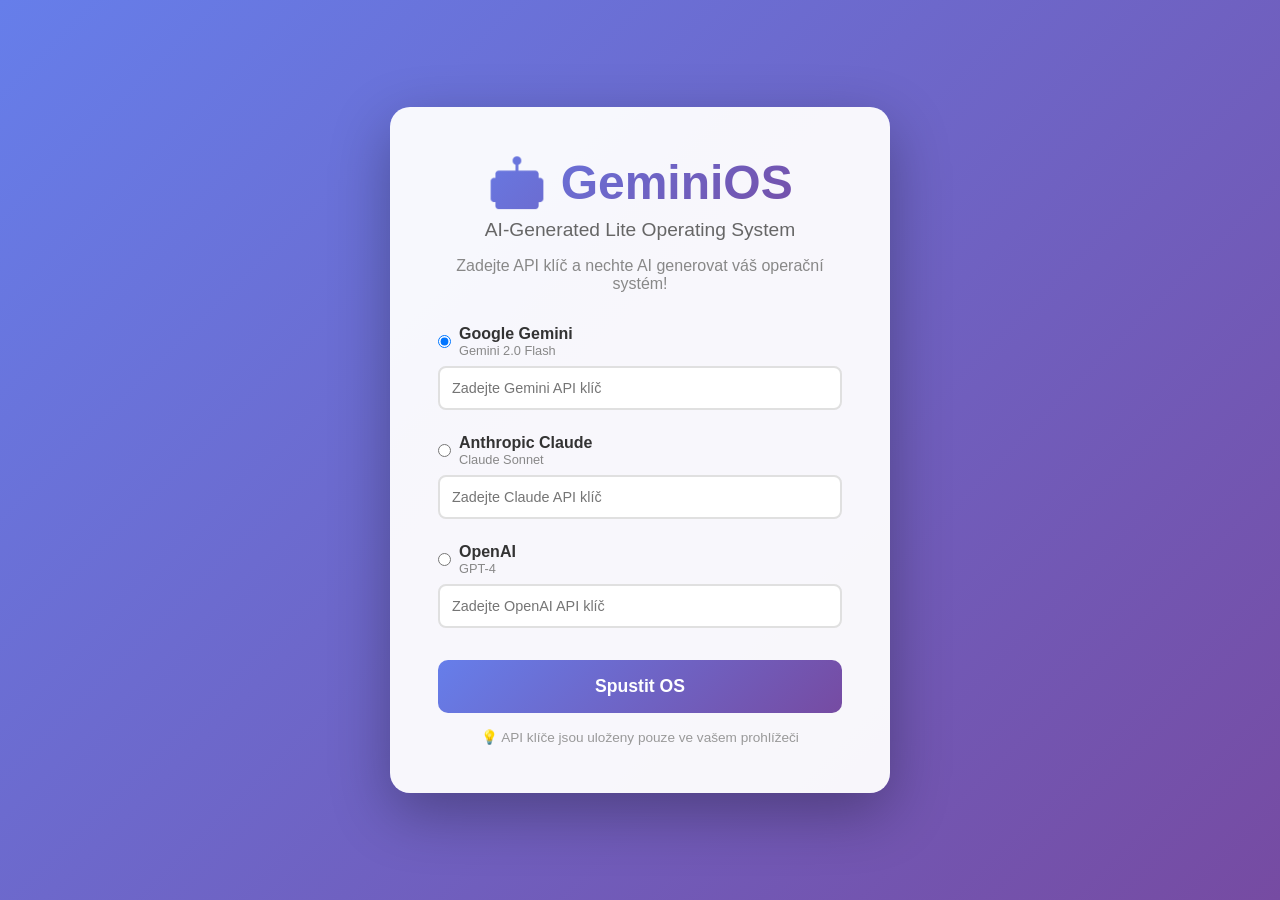
==== index.html @ c952b31f "Implementace GeminiOS - AI-Generated Lite Operating System Vytvořen kompletní lite OS inspirovaný Ge" ====
<!DOCTYPE html>
<html lang="cs">
<head>
    <meta charset="UTF-8">
    <meta name="viewport" content="width=device-width, initial-scale=1.0">
    <title>GeminiOS - AI Generated Lite OS</title>
    <link rel="stylesheet" href="style.css">
</head>
<body>
    <!-- Welcome Screen / API Setup -->
    <div id="welcome-screen" class="welcome-screen">
        <div class="welcome-content">
            <h1>🤖 GeminiOS</h1>
            <p class="subtitle">AI-Generated Lite Operating System</p>
            <p class="description">Zadejte API klíč a nechte AI generovat váš operační systém!</p>

            <div class="api-setup">
                <div class="api-option">
                    <label>
                        <input type="radio" name="ai-provider" value="gemini" checked>
                        <span class="provider-label">
                            <strong>Google Gemini</strong>
                            <small>Gemini 2.0 Flash</small>
                        </span>
                    </label>
                    <input type="text" id="gemini-key" class="api-input" placeholder="Zadejte Gemini API klíč">
                </div>

                <div class="api-option">
                    <label>
                        <input type="radio" name="ai-provider" value="claude">
                        <span class="provider-label">
                            <strong>Anthropic Claude</strong>
                            <small>Claude Sonnet</small>
                        </span>
                    </label>
                    <input type="text" id="claude-key" class="api-input" placeholder="Zadejte Claude API klíč">
                </div>

                <div class="api-option">
                    <label>
                        <input type="radio" name="ai-provider" value="openai">
                        <span class="provider-label">
                            <strong>OpenAI</strong>
                            <small>GPT-4</small>
                        </span>
                    </label>
                    <input type="text" id="openai-key" class="api-input" placeholder="Zadejte OpenAI API klíč">
                </div>
            </div>

            <button id="start-os" class="start-button">Spustit OS</button>
            <p class="hint">💡 API klíče jsou uloženy pouze ve vašem prohlížeči</p>
        </div>
    </div>

    <!-- Desktop -->
    <div id="desktop" class="desktop hidden">
        <!-- Wallpaper -->
        <div class="wallpaper"></div>

        <!-- Desktop Icons -->
        <div class="desktop-icons">
            <div class="desktop-icon" data-app="ai-launcher">
                <div class="icon">🚀</div>
                <div class="icon-label">AI Launcher</div>
            </div>
            <div class="desktop-icon" data-app="settings">
                <div class="icon">⚙️</div>
                <div class="icon-label">Nastavení</div>
            </div>
            <div class="desktop-icon" data-app="terminal">
                <div class="icon">💻</div>
                <div class="icon-label">AI Terminal</div>
            </div>
            <div class="desktop-icon" data-app="browser">
                <div class="icon">🌐</div>
                <div class="icon-label">AI Browser</div>
            </div>
        </div>

        <!-- Windows Container -->
        <div id="windows-container" class="windows-container"></div>

        <!-- Taskbar -->
        <div class="taskbar">
            <div class="start-menu-btn">
                <span class="os-logo">🤖</span>
                <span>GeminiOS</span>
            </div>
            <div class="taskbar-apps" id="taskbar-apps"></div>
            <div class="system-tray">
                <div class="tray-item" id="ai-status">
                    <span class="status-indicator active"></span>
                    <span id="ai-provider-name">AI Ready</span>
                </div>
                <div class="tray-item clock" id="clock">00:00</div>
            </div>
        </div>

        <!-- Start Menu -->
        <div class="start-menu hidden" id="start-menu">
            <div class="start-menu-header">
                <h3>🤖 GeminiOS</h3>
                <p>AI-Powered OS</p>
            </div>
            <div class="start-menu-search">
                <input type="text" id="ai-prompt" placeholder="Řekněte AI, co chcete vytvořit..." />
                <button id="generate-app">Generovat</button>
            </div>
            <div class="start-menu-apps">
                <div class="menu-section">
                    <h4>Výchozí aplikace</h4>
                    <div class="menu-item" data-app="ai-launcher">🚀 AI Launcher</div>
                    <div class="menu-item" data-app="settings">⚙️ Nastavení</div>
                    <div class="menu-item" data-app="terminal">💻 AI Terminal</div>
                    <div class="menu-item" data-app="browser">🌐 AI Browser</div>
                </div>
                <div class="menu-section">
                    <h4>AI Generované aplikace</h4>
                    <div id="generated-apps-list"></div>
                </div>
            </div>
        </div>
    </div>

    <!-- Loading Overlay -->
    <div id="loading-overlay" class="loading-overlay hidden">
        <div class="loading-content">
            <div class="spinner"></div>
            <p id="loading-text">AI generuje...</p>
        </div>
    </div>

    <script src="config.js"></script>
    <script src="ai-engine.js"></script>
    <script src="window-manager.js"></script>
    <script src="apps.js"></script>
    <script src="os.js"></script>
</body>
</html>
---- style.css ----
* {
    margin: 0;
    padding: 0;
    box-sizing: border-box;
}

body {
    font-family: -apple-system, BlinkMacSystemFont, 'Segoe UI', Roboto, Oxygen, Ubuntu, Cantarell, sans-serif;
    overflow: hidden;
    width: 100vw;
    height: 100vh;
    background: #000;
}

/* Welcome Screen */
.welcome-screen {
    position: fixed;
    top: 0;
    left: 0;
    width: 100%;
    height: 100%;
    background: linear-gradient(135deg, #667eea 0%, #764ba2 100%);
    display: flex;
    align-items: center;
    justify-content: center;
    z-index: 10000;
    animation: fadeIn 0.5s ease;
}

.welcome-content {
    background: rgba(255, 255, 255, 0.95);
    padding: 3rem;
    border-radius: 20px;
    box-shadow: 0 20px 60px rgba(0, 0, 0, 0.3);
    max-width: 500px;
    text-align: center;
}

.welcome-content h1 {
    font-size: 3rem;
    margin-bottom: 0.5rem;
    background: linear-gradient(135deg, #667eea 0%, #764ba2 100%);
    -webkit-background-clip: text;
    -webkit-text-fill-color: transparent;
}

.subtitle {
    font-size: 1.2rem;
    color: #666;
    margin-bottom: 1rem;
}

.description {
    color: #888;
    margin-bottom: 2rem;
}

.api-setup {
    margin: 2rem 0;
}

.api-option {
    margin-bottom: 1.5rem;
    text-align: left;
}

.api-option label {
    display: flex;
    align-items: center;
    cursor: pointer;
    margin-bottom: 0.5rem;
}

.provider-label {
    display: flex;
    flex-direction: column;
    margin-left: 0.5rem;
}

.provider-label strong {
    color: #333;
}

.provider-label small {
    color: #888;
    font-size: 0.8rem;
}

.api-input {
    width: 100%;
    padding: 0.75rem;
    border: 2px solid #e0e0e0;
    border-radius: 8px;
    font-size: 0.9rem;
    transition: all 0.3s;
}

.api-input:focus {
    outline: none;
    border-color: #667eea;
    box-shadow: 0 0 0 3px rgba(102, 126, 234, 0.1);
}

.start-button {
    background: linear-gradient(135deg, #667eea 0%, #764ba2 100%);
    color: white;
    border: none;
    padding: 1rem 2rem;
    font-size: 1.1rem;
    border-radius: 10px;
    cursor: pointer;
    transition: transform 0.2s, box-shadow 0.2s;
    width: 100%;
    font-weight: bold;
}

.start-button:hover {
    transform: translateY(-2px);
    box-shadow: 0 10px 20px rgba(102, 126, 234, 0.3);
}

.start-button:active {
    transform: translateY(0);
}

.hint {
    margin-top: 1rem;
    font-size: 0.85rem;
    color: #999;
}

/* Desktop */
.desktop {
    width: 100vw;
    height: 100vh;
    position: relative;
    overflow: hidden;
}

.wallpaper {
    position: absolute;
    top: 0;
    left: 0;
    width: 100%;
    height: 100%;
    background: linear-gradient(135deg, #1e3c72 0%, #2a5298 100%);
    background-size: cover;
    background-position: center;
}

/* Desktop Icons */
.desktop-icons {
    position: absolute;
    top: 20px;
    left: 20px;
    display: flex;
    flex-direction: column;
    gap: 15px;
    z-index: 1;
}

.desktop-icon {
    display: flex;
    flex-direction: column;
    align-items: center;
    width: 80px;
    padding: 10px;
    border-radius: 8px;
    cursor: pointer;
    transition: background 0.2s;
}

.desktop-icon:hover {
    background: rgba(255, 255, 255, 0.1);
}

.desktop-icon .icon {
    font-size: 3rem;
    margin-bottom: 5px;
    filter: drop-shadow(0 2px 4px rgba(0, 0, 0, 0.3));
}

.desktop-icon .icon-label {
    color: white;
    font-size: 0.85rem;
    text-align: center;
    text-shadow: 0 1px 3px rgba(0, 0, 0, 0.5);
    word-wrap: break-word;
}

/* Windows */
.windows-container {
    position: absolute;
    top: 0;
    left: 0;
    width: 100%;
    height: calc(100% - 50px);
    z-index: 10;
}

.window {
    position: absolute;
    background: rgba(255, 255, 255, 0.95);
    border-radius: 10px;
    box-shadow: 0 10px 40px rgba(0, 0, 0, 0.3);
    overflow: hidden;
    min-width: 300px;
    min-height: 200px;
    display: flex;
    flex-direction: column;
    backdrop-filter: blur(10px);
}

.window.maximized {
    top: 0 !important;
    left: 0 !important;
    width: 100% !important;
    height: calc(100vh - 50px) !important;
    border-radius: 0;
}

.window-titlebar {
    background: linear-gradient(135deg, #667eea 0%, #764ba2 100%);
    color: white;
    padding: 10px 15px;
    display: flex;
    justify-content: space-between;
    align-items: center;
    cursor: move;
    user-select: none;
}

.window-title {
    font-weight: 600;
    display: flex;
    align-items: center;
    gap: 8px;
}

.window-controls {
    display: flex;
    gap: 8px;
}

.window-control {
    width: 12px;
    height: 12px;
    border-radius: 50%;
    cursor: pointer;
    transition: transform 0.2s;
}

.window-control:hover {
    transform: scale(1.2);
}

.window-control.close {
    background: #ff5f56;
}

.window-control.minimize {
    background: #ffbd2e;
}

.window-control.maximize {
    background: #27c93f;
}

.window-content {
    flex: 1;
    overflow: auto;
    padding: 20px;
    background: white;
}

/* Taskbar */
.taskbar {
    position: absolute;
    bottom: 0;
    left: 0;
    width: 100%;
    height: 50px;
    background: rgba(30, 30, 30, 0.95);
    backdrop-filter: blur(10px);
    display: flex;
    align-items: center;
    padding: 0 10px;
    gap: 10px;
    z-index: 1000;
    box-shadow: 0 -2px 10px rgba(0, 0, 0, 0.2);
}

.start-menu-btn {
    display: flex;
    align-items: center;
    gap: 8px;
    padding: 8px 15px;
    background: rgba(102, 126, 234, 0.2);
    border-radius: 8px;
    color: white;
    cursor: pointer;
    transition: background 0.2s;
    font-weight: 600;
}

.start-menu-btn:hover {
    background: rgba(102, 126, 234, 0.4);
}

.os-logo {
    font-size: 1.5rem;
}

.taskbar-apps {
    flex: 1;
    display: flex;
    gap: 5px;
}

.taskbar-app {
    padding: 8px 15px;
    background: rgba(255, 255, 255, 0.1);
    border-radius: 6px;
    color: white;
    cursor: pointer;
    transition: background 0.2s;
    display: flex;
    align-items: center;
    gap: 8px;
    max-width: 200px;
}

.taskbar-app:hover {
    background: rgba(255, 255, 255, 0.2);
}

.taskbar-app.active {
    background: rgba(102, 126, 234, 0.4);
}

.system-tray {
    display: flex;
    gap: 15px;
    align-items: center;
}

.tray-item {
    color: white;
    font-size: 0.9rem;
    display: flex;
    align-items: center;
    gap: 6px;
}

.status-indicator {
    width: 8px;
    height: 8px;
    border-radius: 50%;
    background: #888;
}

.status-indicator.active {
    background: #27c93f;
    animation: pulse 2s infinite;
}

.clock {
    font-weight: 600;
    font-variant-numeric: tabular-nums;
}

/* Start Menu */
.start-menu {
    position: absolute;
    bottom: 60px;
    left: 10px;
    width: 400px;
    max-height: 600px;
    background: rgba(255, 255, 255, 0.95);
    backdrop-filter: blur(10px);
    border-radius: 10px;
    box-shadow: 0 10px 40px rgba(0, 0, 0, 0.3);
    overflow: hidden;
    z-index: 999;
}

.start-menu-header {
    background: linear-gradient(135deg, #667eea 0%, #764ba2 100%);
    color: white;
    padding: 20px;
}

.start-menu-header h3 {
    font-size: 1.5rem;
    margin-bottom: 5px;
}

.start-menu-header p {
    opacity: 0.9;
    font-size: 0.9rem;
}

.start-menu-search {
    padding: 15px;
    border-bottom: 1px solid #e0e0e0;
    display: flex;
    gap: 10px;
}

.start-menu-search input {
    flex: 1;
    padding: 10px;
    border: 2px solid #e0e0e0;
    border-radius: 6px;
    font-size: 0.9rem;
}

.start-menu-search input:focus {
    outline: none;
    border-color: #667eea;
}

.start-menu-search button {
    padding: 10px 20px;
    background: #667eea;
    color: white;
    border: none;
    border-radius: 6px;
    cursor: pointer;
    font-weight: 600;
    transition: background 0.2s;
}

.start-menu-search button:hover {
    background: #5568d3;
}

.start-menu-apps {
    max-height: 400px;
    overflow-y: auto;
}

.menu-section {
    padding: 15px;
    border-bottom: 1px solid #e0e0e0;
}

.menu-section h4 {
    color: #666;
    font-size: 0.85rem;
    text-transform: uppercase;
    margin-bottom: 10px;
    letter-spacing: 0.5px;
}

.menu-item {
    padding: 10px;
    border-radius: 6px;
    cursor: pointer;
    transition: background 0.2s;
    margin-bottom: 5px;
}

.menu-item:hover {
    background: rgba(102, 126, 234, 0.1);
}

/* Loading Overlay */
.loading-overlay {
    position: fixed;
    top: 0;
    left: 0;
    width: 100%;
    height: 100%;
    background: rgba(0, 0, 0, 0.7);
    backdrop-filter: blur(5px);
    display: flex;
    align-items: center;
    justify-content: center;
    z-index: 9999;
}

.loading-content {
    text-align: center;
    color: white;
}

.spinner {
    width: 50px;
    height: 50px;
    border: 4px solid rgba(255, 255, 255, 0.3);
    border-top-color: white;
    border-radius: 50%;
    animation: spin 1s linear infinite;
    margin: 0 auto 20px;
}

#loading-text {
    font-size: 1.2rem;
}

/* Utility Classes */
.hidden {
    display: none !important;
}

/* Animations */
@keyframes fadeIn {
    from {
        opacity: 0;
    }
    to {
        opacity: 1;
    }
}

@keyframes spin {
    to {
        transform: rotate(360deg);
    }
}

@keyframes pulse {
    0%, 100% {
        opacity: 1;
    }
    50% {
        opacity: 0.5;
    }
}

/* Scrollbar Styling */
::-webkit-scrollbar {
    width: 8px;
}

::-webkit-scrollbar-track {
    background: #f1f1f1;
}

::-webkit-scrollbar-thumb {
    background: #888;
    border-radius: 4px;
}

::-webkit-scrollbar-thumb:hover {
    background: #555;
}

/* App Specific Styles */
.app-terminal {
    background: #1e1e1e;
    color: #00ff00;
    font-family: 'Courier New', monospace;
    padding: 15px;
    height: 100%;
}

.terminal-output {
    margin-bottom: 10px;
    white-space: pre-wrap;
}

.terminal-input-line {
    display: flex;
    gap: 5px;
}

.terminal-prompt {
    color: #00ff00;
}

.terminal-input {
    flex: 1;
    background: transparent;
    border: none;
    color: #00ff00;
    outline: none;
    font-family: 'Courier New', monospace;
}

.settings-section {
    margin-bottom: 25px;
}

.settings-section h3 {
    color: #333;
    margin-bottom: 15px;
    padding-bottom: 10px;
    border-bottom: 2px solid #667eea;
}

.setting-item {
    margin-bottom: 15px;
}

.setting-item label {
    display: block;
    margin-bottom: 5px;
    color: #666;
    font-weight: 600;
}

.setting-item input,
.setting-item select {
    width: 100%;
    padding: 10px;
    border: 2px solid #e0e0e0;
    border-radius: 6px;
    font-size: 0.9rem;
}

.setting-item input:focus,
.setting-item select:focus {
    outline: none;
    border-color: #667eea;
}

.ai-app-content {
    height: 100%;
    overflow: auto;
}

.ai-generated-ui {
    padding: 10px;
}
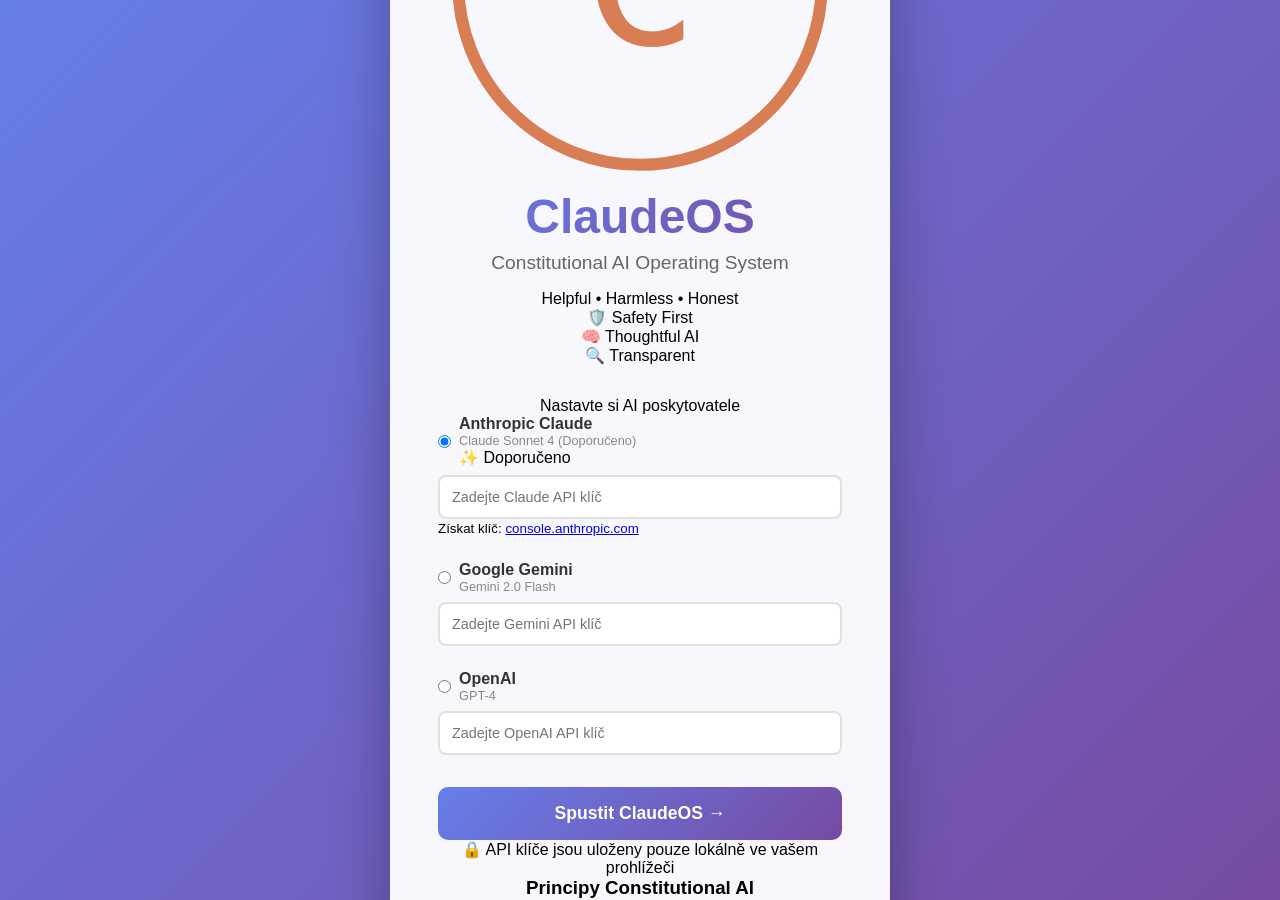
==== commit e70ccab1: "Začátek transformace na ClaudeOS - Constitutional AI OS ZMĚNA KONCEPTU: - GeminiOS → ClaudeOS (origi" ====
--- a/index.html
+++ b/index.html
@@ -3,38 +3,57 @@
 <head>
     <meta charset="UTF-8">
     <meta name="viewport" content="width=device-width, initial-scale=1.0">
-    <title>GeminiOS - AI Generated Lite OS</title>
+    <title>ClaudeOS - Constitutional AI Operating System</title>
     <link rel="stylesheet" href="style.css">
 </head>
 <body>
-    <!-- Welcome Screen / API Setup -->
+    <!-- Welcome Screen -->
     <div id="welcome-screen" class="welcome-screen">
         <div class="welcome-content">
-            <h1>🤖 GeminiOS</h1>
-            <p class="subtitle">AI-Generated Lite Operating System</p>
-            <p class="description">Zadejte API klíč a nechte AI generovat váš operační systém!</p>
+            <div class="claude-logo">
+                <div class="logo-circle">
+                    <svg viewBox="0 0 100 100" class="logo-svg">
+                        <circle cx="50" cy="50" r="45" fill="none" stroke="#D97D54" stroke-width="3"/>
+                        <text x="50" y="65" text-anchor="middle" font-size="48" fill="#D97D54" font-family="monospace">C</text>
+                    </svg>
+                </div>
+            </div>
+
+            <h1>ClaudeOS</h1>
+            <p class="subtitle">Constitutional AI Operating System</p>
+            <p class="tagline">Helpful • Harmless • Honest</p>
+
+            <div class="principles-preview">
+                <div class="principle-badge">🛡️ Safety First</div>
+                <div class="principle-badge">🧠 Thoughtful AI</div>
+                <div class="principle-badge">🔍 Transparent</div>
+            </div>
 
             <div class="api-setup">
+                <p class="setup-title">Nastavte si AI poskytovatele</p>
+
+                <div class="api-option claude-recommended">
+                    <label>
+                        <input type="radio" name="ai-provider" value="claude" checked>
+                        <span class="provider-label">
+                            <strong>Anthropic Claude</strong>
+                            <small>Claude Sonnet 4 (Doporučeno)</small>
+                            <span class="recommended-badge">✨ Doporučeno</span>
+                        </span>
+                    </label>
+                    <input type="text" id="claude-key" class="api-input" placeholder="Zadejte Claude API klíč">
+                    <small class="api-help">Získat klíč: <a href="https://console.anthropic.com/" target="_blank">console.anthropic.com</a></small>
+                </div>
+
                 <div class="api-option">
                     <label>
-                        <input type="radio" name="ai-provider" value="gemini" checked>
+                        <input type="radio" name="ai-provider" value="gemini">
                         <span class="provider-label">
                             <strong>Google Gemini</strong>
                             <small>Gemini 2.0 Flash</small>
                         </span>
                     </label>
                     <input type="text" id="gemini-key" class="api-input" placeholder="Zadejte Gemini API klíč">
-                </div>
-
-                <div class="api-option">
-                    <label>
-                        <input type="radio" name="ai-provider" value="claude">
-                        <span class="provider-label">
-                            <strong>Anthropic Claude</strong>
-                            <small>Claude Sonnet</small>
-                        </span>
-                    </label>
-                    <input type="text" id="claude-key" class="api-input" placeholder="Zadejte Claude API klíč">
                 </div>
 
                 <div class="api-option">
@@ -49,8 +68,40 @@
                 </div>
             </div>
 
-            <button id="start-os" class="start-button">Spustit OS</button>
-            <p class="hint">💡 API klíče jsou uloženy pouze ve vašem prohlížeči</p>
+            <button id="start-os" class="start-button">
+                <span>Spustit ClaudeOS</span>
+                <span class="btn-icon">→</span>
+            </button>
+
+            <div class="safety-notice">
+                🔒 API klíče jsou uloženy pouze lokálně ve vašem prohlížeči
+            </div>
+
+            <div class="principles-full">
+                <h3>Principy Constitutional AI</h3>
+                <div class="principles-grid">
+                    <div class="principle-card">
+                        <div class="principle-icon">🛡️</div>
+                        <h4>Safety First</h4>
+                        <p>Bezpečnost a ochrana dat na prvním místě</p>
+                    </div>
+                    <div class="principle-card">
+                        <div class="principle-icon">🤝</div>
+                        <h4>Helpful</h4>
+                        <p>AI jako užitečný asistent, ne hrozba</p>
+                    </div>
+                    <div class="principle-card">
+                        <div class="principle-icon">❤️</div>
+                        <h4>Harmless</h4>
+                        <p>Etické chování a respekt k uživateli</p>
+                    </div>
+                    <div class="principle-card">
+                        <div class="principle-icon">💎</div>
+                        <h4>Honest</h4>
+                        <p>Transparentnost a pravdivost odpovědí</p>
+                    </div>
+                </div>
+            </div>
         </div>
     </div>
 
@@ -61,22 +112,30 @@
 
         <!-- Desktop Icons -->
         <div class="desktop-icons">
-            <div class="desktop-icon" data-app="ai-launcher">
-                <div class="icon">🚀</div>
-                <div class="icon-label">AI Launcher</div>
+            <div class="desktop-icon" data-app="thinking-space">
+                <div class="icon">🧠</div>
+                <div class="icon-label">Thinking Space</div>
+            </div>
+            <div class="desktop-icon" data-app="ethical-check">
+                <div class="icon">✅</div>
+                <div class="icon-label">Ethical Check</div>
+            </div>
+            <div class="desktop-icon" data-app="ai-creator">
+                <div class="icon">🎨</div>
+                <div class="icon-label">AI Creator</div>
+            </div>
+            <div class="desktop-icon" data-app="safe-terminal">
+                <div class="icon">💻</div>
+                <div class="icon-label">Safe Terminal</div>
+            </div>
+            <div class="desktop-icon" data-app="principles">
+                <div class="icon">📜</div>
+                <div class="icon-label">Constitution</div>
             </div>
             <div class="desktop-icon" data-app="settings">
                 <div class="icon">⚙️</div>
                 <div class="icon-label">Nastavení</div>
             </div>
-            <div class="desktop-icon" data-app="terminal">
-                <div class="icon">💻</div>
-                <div class="icon-label">AI Terminal</div>
-            </div>
-            <div class="desktop-icon" data-app="browser">
-                <div class="icon">🌐</div>
-                <div class="icon-label">AI Browser</div>
-            </div>
         </div>
 
         <!-- Windows Container -->
@@ -85,14 +144,18 @@
         <!-- Taskbar -->
         <div class="taskbar">
             <div class="start-menu-btn">
-                <span class="os-logo">🤖</span>
-                <span>GeminiOS</span>
+                <div class="claude-icon">C</div>
+                <span>ClaudeOS</span>
             </div>
             <div class="taskbar-apps" id="taskbar-apps"></div>
             <div class="system-tray">
+                <div class="principle-indicator" title="Constitutional AI Active">
+                    <span class="status-dot active"></span>
+                    <span>Constitutional AI</span>
+                </div>
                 <div class="tray-item" id="ai-status">
                     <span class="status-indicator active"></span>
-                    <span id="ai-provider-name">AI Ready</span>
+                    <span id="ai-provider-name">Claude</span>
                 </div>
                 <div class="tray-item clock" id="clock">00:00</div>
             </div>
@@ -101,25 +164,96 @@
         <!-- Start Menu -->
         <div class="start-menu hidden" id="start-menu">
             <div class="start-menu-header">
-                <h3>🤖 GeminiOS</h3>
-                <p>AI-Powered OS</p>
-            </div>
+                <div class="claude-logo-small">C</div>
+                <div>
+                    <h3>ClaudeOS</h3>
+                    <p>Constitutional AI OS</p>
+                </div>
+            </div>
+
             <div class="start-menu-search">
-                <input type="text" id="ai-prompt" placeholder="Řekněte AI, co chcete vytvořit..." />
-                <button id="generate-app">Generovat</button>
-            </div>
+                <input type="text" id="ai-prompt" placeholder="Co chcete vytvořit? (AI vygeneruje bezpečně a eticky)" />
+                <button id="generate-app">
+                    <span>✨</span>
+                    <span>Vytvořit</span>
+                </button>
+            </div>
+
+            <div class="constitutional-notice">
+                🛡️ Všechny AI odpovědi jsou filtrovány přes Constitutional AI principy
+            </div>
+
             <div class="start-menu-apps">
                 <div class="menu-section">
-                    <h4>Výchozí aplikace</h4>
-                    <div class="menu-item" data-app="ai-launcher">🚀 AI Launcher</div>
-                    <div class="menu-item" data-app="settings">⚙️ Nastavení</div>
-                    <div class="menu-item" data-app="terminal">💻 AI Terminal</div>
-                    <div class="menu-item" data-app="browser">🌐 AI Browser</div>
-                </div>
+                    <h4>🎯 Hlavní aplikace</h4>
+                    <div class="menu-item" data-app="thinking-space">
+                        <span class="menu-icon">🧠</span>
+                        <div>
+                            <div class="menu-title">Thinking Space</div>
+                            <div class="menu-desc">Vizualizace AI myšlení</div>
+                        </div>
+                    </div>
+                    <div class="menu-item" data-app="ethical-check">
+                        <span class="menu-icon">✅</span>
+                        <div>
+                            <div class="menu-title">Ethical Check</div>
+                            <div class="menu-desc">Kontrola etičnosti obsahu</div>
+                        </div>
+                    </div>
+                    <div class="menu-item" data-app="ai-creator">
+                        <span class="menu-icon">🎨</span>
+                        <div>
+                            <div class="menu-title">AI Creator</div>
+                            <div class="menu-desc">Bezpečné vytváření aplikací</div>
+                        </div>
+                    </div>
+                    <div class="menu-item" data-app="safe-terminal">
+                        <span class="menu-icon">💻</span>
+                        <div>
+                            <div class="menu-title">Safe Terminal</div>
+                            <div class="menu-desc">Bezpečný AI chat</div>
+                        </div>
+                    </div>
+                </div>
+
                 <div class="menu-section">
-                    <h4>AI Generované aplikace</h4>
-                    <div id="generated-apps-list"></div>
-                </div>
+                    <h4>📜 Systém</h4>
+                    <div class="menu-item" data-app="principles">
+                        <span class="menu-icon">📜</span>
+                        <div>
+                            <div class="menu-title">Constitution</div>
+                            <div class="menu-desc">Zobrazit principy AI</div>
+                        </div>
+                    </div>
+                    <div class="menu-item" data-app="settings">
+                        <span class="menu-icon">⚙️</span>
+                        <div>
+                            <div class="menu-title">Nastavení</div>
+                            <div class="menu-desc">Konfigurace systému</div>
+                        </div>
+                    </div>
+                </div>
+
+                <div class="menu-section">
+                    <h4>🤖 AI Vytvořené</h4>
+                    <div id="generated-apps-list">
+                        <div class="empty-state">Zatím žádné aplikace</div>
+                    </div>
+                </div>
+            </div>
+        </div>
+    </div>
+
+    <!-- Thinking Overlay -->
+    <div id="thinking-overlay" class="thinking-overlay hidden">
+        <div class="thinking-content">
+            <div class="thinking-header">
+                <span class="thinking-icon">🧠</span>
+                <span>Claude přemýšlí...</span>
+            </div>
+            <div class="thinking-text" id="thinking-text"></div>
+            <div class="thinking-progress">
+                <div class="thinking-progress-bar"></div>
             </div>
         </div>
     </div>
@@ -127,11 +261,16 @@
     <!-- Loading Overlay -->
     <div id="loading-overlay" class="loading-overlay hidden">
         <div class="loading-content">
-            <div class="spinner"></div>
-            <p id="loading-text">AI generuje...</p>
-        </div>
-    </div>
-
+            <div class="claude-spinner">
+                <div class="spinner-ring"></div>
+                <div class="spinner-letter">C</div>
+            </div>
+            <p id="loading-text">ClaudeOS se načítá...</p>
+            <p class="loading-subtext">Helpful • Harmless • Honest</p>
+        </div>
+    </div>
+
+    <script src="debug.js"></script>
     <script src="config.js"></script>
     <script src="ai-engine.js"></script>
     <script src="window-manager.js"></script>
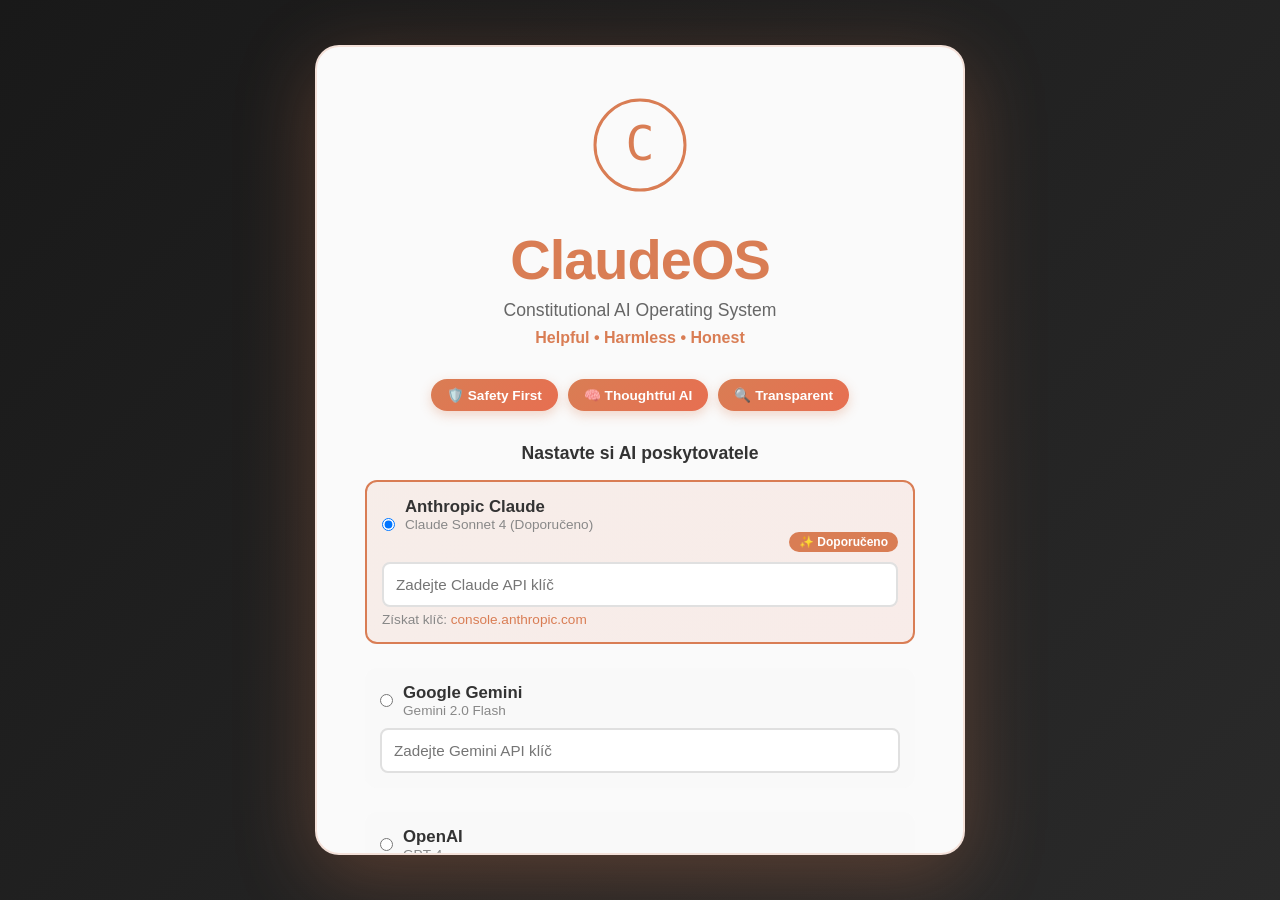
==== commit 83184687: "Přidání hlasového ovládání - Speech-to-Text & Text-to-Speech 🎤 HLASOVÉ OVLÁDÁNÍ (STT): - Web Speech " ====
--- a/index.html
+++ b/index.html
@@ -153,6 +153,10 @@
                     <span class="status-dot active"></span>
                     <span>Constitutional AI</span>
                 </div>
+                <div class="voice-indicator" id="voice-indicator" title="Hlasové ovládání (Ctrl+Shift+V)">
+                    <span class="voice-status-dot" id="voice-dot"></span>
+                    <span id="voice-status">🎤 Voice</span>
+                </div>
                 <div class="tray-item" id="ai-status">
                     <span class="status-indicator active"></span>
                     <span id="ai-provider-name">Claude</span>
@@ -271,6 +275,7 @@
     </div>
 
     <script src="debug.js"></script>
+    <script src="voice.js"></script>
     <script src="config.js"></script>
     <script src="ai-engine.js"></script>
     <script src="window-manager.js"></script>
--- a/style.css
+++ b/style.css
@@ -1,7 +1,23 @@
+/* ClaudeOS - Constitutional AI Operating System
+   Anthropic Design System
+   Primary: #D97D54 (Anthropic Orange)
+   Dark: #191919, #2A2A2A
+   Accent: #E76F51, #F4A261
+*/
+
 * {
     margin: 0;
     padding: 0;
     box-sizing: border-box;
+}
+
+:root {
+    --anthropic-orange: #D97D54;
+    --anthropic-dark: #191919;
+    --anthropic-gray: #2A2A2A;
+    --anthropic-light: #F5F5F5;
+    --accent-coral: #E76F51;
+    --accent-sand: #F4A261;
 }
 
 body {
@@ -9,17 +25,17 @@
     overflow: hidden;
     width: 100vw;
     height: 100vh;
-    background: #000;
-}
-
-/* Welcome Screen */
+    background: var(--anthropic-dark);
+}
+
+/* Welcome Screen - Anthropic Style */
 .welcome-screen {
     position: fixed;
     top: 0;
     left: 0;
     width: 100%;
     height: 100%;
-    background: linear-gradient(135deg, #667eea 0%, #764ba2 100%);
+    background: linear-gradient(135deg, var(--anthropic-dark) 0%, var(--anthropic-gray) 100%);
     display: flex;
     align-items: center;
     justify-content: center;
@@ -28,105 +44,267 @@
 }
 
 .welcome-content {
-    background: rgba(255, 255, 255, 0.95);
+    background: rgba(255, 255, 255, 0.98);
     padding: 3rem;
+    border-radius: 24px;
+    box-shadow: 0 20px 80px rgba(217, 125, 84, 0.3);
+    max-width: 650px;
+    max-height: 90vh;
+    overflow-y: auto;
+    text-align: center;
+    border: 2px solid rgba(217, 125, 84, 0.2);
+}
+
+/* Claude Logo */
+.claude-logo {
+    margin-bottom: 2rem;
+}
+
+.logo-circle {
+    width: 100px;
+    height: 100px;
+    margin: 0 auto;
+    animation: pulse 2s ease-in-out infinite;
+}
+
+.logo-svg {
+    width: 100%;
+    height: 100%;
+}
+
+@keyframes pulse {
+    0%, 100% { transform: scale(1); }
+    50% { transform: scale(1.05); }
+}
+
+.welcome-content h1 {
+    font-size: 3.5rem;
+    margin-bottom: 0.5rem;
+    color: var(--anthropic-orange);
+    font-weight: 800;
+    letter-spacing: -1px;
+}
+
+.subtitle {
+    font-size: 1.1rem;
+    color: #666;
+    margin-bottom: 0.5rem;
+    font-weight: 500;
+}
+
+.tagline {
+    font-size: 1rem;
+    color: var(--anthropic-orange);
+    margin-bottom: 2rem;
+    font-weight: 600;
+}
+
+/* Principles Preview */
+.principles-preview {
+    display: flex;
+    justify-content: center;
+    gap: 10px;
+    margin-bottom: 2rem;
+    flex-wrap: wrap;
+}
+
+.principle-badge {
+    padding: 8px 16px;
+    background: linear-gradient(135deg, var(--anthropic-orange), var(--accent-coral));
+    color: white;
     border-radius: 20px;
-    box-shadow: 0 20px 60px rgba(0, 0, 0, 0.3);
-    max-width: 500px;
-    text-align: center;
-}
-
-.welcome-content h1 {
-    font-size: 3rem;
-    margin-bottom: 0.5rem;
-    background: linear-gradient(135deg, #667eea 0%, #764ba2 100%);
-    -webkit-background-clip: text;
-    -webkit-text-fill-color: transparent;
-}
-
-.subtitle {
-    font-size: 1.2rem;
-    color: #666;
-    margin-bottom: 1rem;
-}
-
-.description {
-    color: #888;
-    margin-bottom: 2rem;
-}
-
+    font-size: 0.85rem;
+    font-weight: 600;
+    box-shadow: 0 4px 12px rgba(217, 125, 84, 0.3);
+}
+
+/* API Setup */
 .api-setup {
     margin: 2rem 0;
+}
+
+.setup-title {
+    font-weight: 600;
+    color: #333;
+    margin-bottom: 1rem;
+    font-size: 1.1rem;
 }
 
 .api-option {
     margin-bottom: 1.5rem;
     text-align: left;
+    padding: 15px;
+    border-radius: 12px;
+    background: #f9f9f9;
+    transition: all 0.3s;
+}
+
+.api-option:hover {
+    background: #f5f5f5;
+    box-shadow: 0 4px 12px rgba(0, 0, 0, 0.05);
+}
+
+.api-option.claude-recommended {
+    background: linear-gradient(135deg, rgba(217, 125, 84, 0.1), rgba(231, 111, 81, 0.1));
+    border: 2px solid var(--anthropic-orange);
 }
 
 .api-option label {
     display: flex;
     align-items: center;
     cursor: pointer;
-    margin-bottom: 0.5rem;
+    margin-bottom: 10px;
 }
 
 .provider-label {
     display: flex;
     flex-direction: column;
-    margin-left: 0.5rem;
+    margin-left: 10px;
+    flex: 1;
 }
 
 .provider-label strong {
     color: #333;
+    font-size: 1.05rem;
 }
 
 .provider-label small {
     color: #888;
-    font-size: 0.8rem;
+    font-size: 0.85rem;
+}
+
+.recommended-badge {
+    background: var(--anthropic-orange);
+    color: white;
+    padding: 3px 10px;
+    border-radius: 12px;
+    font-size: 0.75rem;
+    margin-left: auto;
+    font-weight: 600;
 }
 
 .api-input {
     width: 100%;
-    padding: 0.75rem;
+    padding: 12px;
     border: 2px solid #e0e0e0;
     border-radius: 8px;
-    font-size: 0.9rem;
+    font-size: 0.95rem;
     transition: all 0.3s;
 }
 
 .api-input:focus {
     outline: none;
-    border-color: #667eea;
-    box-shadow: 0 0 0 3px rgba(102, 126, 234, 0.1);
-}
-
+    border-color: var(--anthropic-orange);
+    box-shadow: 0 0 0 3px rgba(217, 125, 84, 0.1);
+}
+
+.api-help {
+    display: block;
+    margin-top: 5px;
+    color: #888;
+    font-size: 0.85rem;
+}
+
+.api-help a {
+    color: var(--anthropic-orange);
+    text-decoration: none;
+}
+
+.api-help a:hover {
+    text-decoration: underline;
+}
+
+/* Start Button */
 .start-button {
-    background: linear-gradient(135deg, #667eea 0%, #764ba2 100%);
+    background: linear-gradient(135deg, var(--anthropic-orange) 0%, var(--accent-coral) 100%);
     color: white;
     border: none;
-    padding: 1rem 2rem;
+    padding: 1.2rem 3rem;
+    font-size: 1.2rem;
+    border-radius: 12px;
+    cursor: pointer;
+    transition: all 0.3s;
+    width: 100%;
+    font-weight: 700;
+    display: flex;
+    align-items: center;
+    justify-content: center;
+    gap: 10px;
+    box-shadow: 0 8px 24px rgba(217, 125, 84, 0.4);
+}
+
+.start-button:hover {
+    transform: translateY(-3px);
+    box-shadow: 0 12px 32px rgba(217, 125, 84, 0.5);
+}
+
+.start-button:active {
+    transform: translateY(-1px);
+}
+
+.btn-icon {
+    font-size: 1.5rem;
+}
+
+/* Safety Notice */
+.safety-notice {
+    margin-top: 1.5rem;
+    padding: 12px;
+    background: rgba(217, 125, 84, 0.1);
+    border-radius: 8px;
+    color: #666;
+    font-size: 0.9rem;
+    border-left: 4px solid var(--anthropic-orange);
+}
+
+/* Principles Full */
+.principles-full {
+    margin-top: 3rem;
+    padding-top: 2rem;
+    border-top: 2px solid #e0e0e0;
+}
+
+.principles-full h3 {
+    color: #333;
+    margin-bottom: 1.5rem;
+    font-size: 1.3rem;
+}
+
+.principles-grid {
+    display: grid;
+    grid-template-columns: repeat(2, 1fr);
+    gap: 15px;
+}
+
+.principle-card {
+    padding: 20px;
+    background: #f9f9f9;
+    border-radius: 12px;
+    text-align: left;
+    border: 2px solid #e0e0e0;
+    transition: all 0.3s;
+}
+
+.principle-card:hover {
+    border-color: var(--anthropic-orange);
+    box-shadow: 0 4px 16px rgba(217, 125, 84, 0.2);
+}
+
+.principle-icon {
+    font-size: 2.5rem;
+    margin-bottom: 10px;
+}
+
+.principle-card h4 {
+    color: #333;
+    margin-bottom: 8px;
     font-size: 1.1rem;
-    border-radius: 10px;
-    cursor: pointer;
-    transition: transform 0.2s, box-shadow 0.2s;
-    width: 100%;
-    font-weight: bold;
-}
-
-.start-button:hover {
-    transform: translateY(-2px);
-    box-shadow: 0 10px 20px rgba(102, 126, 234, 0.3);
-}
-
-.start-button:active {
-    transform: translateY(0);
-}
-
-.hint {
-    margin-top: 1rem;
-    font-size: 0.85rem;
-    color: #999;
+}
+
+.principle-card p {
+    color: #666;
+    font-size: 0.9rem;
+    line-height: 1.5;
 }
 
 /* Desktop */
@@ -143,9 +321,14 @@
     left: 0;
     width: 100%;
     height: 100%;
-    background: linear-gradient(135deg, #1e3c72 0%, #2a5298 100%);
-    background-size: cover;
-    background-position: center;
+    background: linear-gradient(135deg, #1a1a1a 0%, #2d2d2d 50%, #1a1a1a 100%);
+    background-size: 200% 200%;
+    animation: gradientShift 15s ease infinite;
+}
+
+@keyframes gradientShift {
+    0%, 100% { background-position: 0% 50%; }
+    50% { background-position: 100% 50%; }
 }
 
 /* Desktop Icons */
@@ -163,29 +346,34 @@
     display: flex;
     flex-direction: column;
     align-items: center;
-    width: 80px;
-    padding: 10px;
-    border-radius: 8px;
+    width: 90px;
+    padding: 12px;
+    border-radius: 12px;
     cursor: pointer;
-    transition: background 0.2s;
+    transition: all 0.3s;
+    background: rgba(0, 0, 0, 0.2);
+    backdrop-filter: blur(10px);
 }
 
 .desktop-icon:hover {
-    background: rgba(255, 255, 255, 0.1);
+    background: rgba(217, 125, 84, 0.3);
+    transform: translateX(5px);
+    box-shadow: 0 4px 16px rgba(217, 125, 84, 0.4);
 }
 
 .desktop-icon .icon {
     font-size: 3rem;
-    margin-bottom: 5px;
-    filter: drop-shadow(0 2px 4px rgba(0, 0, 0, 0.3));
+    margin-bottom: 8px;
+    filter: drop-shadow(0 2px 4px rgba(0, 0, 0, 0.5));
 }
 
 .desktop-icon .icon-label {
     color: white;
     font-size: 0.85rem;
     text-align: center;
-    text-shadow: 0 1px 3px rgba(0, 0, 0, 0.5);
+    text-shadow: 0 2px 4px rgba(0, 0, 0, 0.8);
     word-wrap: break-word;
+    font-weight: 500;
 }
 
 /* Windows */
@@ -194,35 +382,36 @@
     top: 0;
     left: 0;
     width: 100%;
-    height: calc(100% - 50px);
+    height: calc(100% - 55px);
     z-index: 10;
 }
 
 .window {
     position: absolute;
-    background: rgba(255, 255, 255, 0.95);
-    border-radius: 10px;
-    box-shadow: 0 10px 40px rgba(0, 0, 0, 0.3);
+    background: rgba(255, 255, 255, 0.98);
+    border-radius: 12px;
+    box-shadow: 0 12px 48px rgba(0, 0, 0, 0.4);
     overflow: hidden;
     min-width: 300px;
     min-height: 200px;
     display: flex;
     flex-direction: column;
     backdrop-filter: blur(10px);
+    border: 1px solid rgba(217, 125, 84, 0.3);
 }
 
 .window.maximized {
     top: 0 !important;
     left: 0 !important;
     width: 100% !important;
-    height: calc(100vh - 50px) !important;
+    height: calc(100vh - 55px) !important;
     border-radius: 0;
 }
 
 .window-titlebar {
-    background: linear-gradient(135deg, #667eea 0%, #764ba2 100%);
-    color: white;
-    padding: 10px 15px;
+    background: linear-gradient(135deg, var(--anthropic-orange) 0%, var(--accent-coral) 100%);
+    color: white;
+    padding: 12px 16px;
     display: flex;
     justify-content: space-between;
     align-items: center;
@@ -234,24 +423,27 @@
     font-weight: 600;
     display: flex;
     align-items: center;
+    gap: 10px;
+    font-size: 0.95rem;
+}
+
+.window-controls {
+    display: flex;
     gap: 8px;
 }
 
-.window-controls {
-    display: flex;
-    gap: 8px;
-}
-
 .window-control {
-    width: 12px;
-    height: 12px;
+    width: 14px;
+    height: 14px;
     border-radius: 50%;
     cursor: pointer;
-    transition: transform 0.2s;
+    transition: all 0.2s;
+    border: 1px solid rgba(255, 255, 255, 0.5);
 }
 
 .window-control:hover {
     transform: scale(1.2);
+    box-shadow: 0 0 8px rgba(255, 255, 255, 0.5);
 }
 
 .window-control.close {
@@ -273,69 +465,84 @@
     background: white;
 }
 
-/* Taskbar */
+/* Taskbar - Anthropic Style */
 .taskbar {
     position: absolute;
     bottom: 0;
     left: 0;
     width: 100%;
-    height: 50px;
-    background: rgba(30, 30, 30, 0.95);
-    backdrop-filter: blur(10px);
-    display: flex;
-    align-items: center;
-    padding: 0 10px;
+    height: 55px;
+    background: rgba(25, 25, 25, 0.98);
+    backdrop-filter: blur(20px);
+    display: flex;
+    align-items: center;
+    padding: 0 12px;
+    gap: 12px;
+    z-index: 1000;
+    box-shadow: 0 -4px 24px rgba(0, 0, 0, 0.5);
+    border-top: 1px solid rgba(217, 125, 84, 0.3);
+}
+
+.start-menu-btn {
+    display: flex;
+    align-items: center;
     gap: 10px;
-    z-index: 1000;
-    box-shadow: 0 -2px 10px rgba(0, 0, 0, 0.2);
-}
-
-.start-menu-btn {
-    display: flex;
-    align-items: center;
-    gap: 8px;
-    padding: 8px 15px;
-    background: rgba(102, 126, 234, 0.2);
-    border-radius: 8px;
+    padding: 10px 18px;
+    background: linear-gradient(135deg, var(--anthropic-orange), var(--accent-coral));
+    border-radius: 10px;
     color: white;
     cursor: pointer;
-    transition: background 0.2s;
-    font-weight: 600;
+    transition: all 0.3s;
+    font-weight: 700;
+    box-shadow: 0 4px 12px rgba(217, 125, 84, 0.4);
 }
 
 .start-menu-btn:hover {
-    background: rgba(102, 126, 234, 0.4);
-}
-
-.os-logo {
-    font-size: 1.5rem;
+    transform: translateY(-2px);
+    box-shadow: 0 6px 16px rgba(217, 125, 84, 0.5);
+}
+
+.claude-icon {
+    width: 28px;
+    height: 28px;
+    background: white;
+    color: var(--anthropic-orange);
+    border-radius: 50%;
+    display: flex;
+    align-items: center;
+    justify-content: center;
+    font-weight: 900;
+    font-size: 1.2rem;
 }
 
 .taskbar-apps {
     flex: 1;
     display: flex;
-    gap: 5px;
+    gap: 8px;
+    overflow-x: auto;
 }
 
 .taskbar-app {
-    padding: 8px 15px;
+    padding: 10px 16px;
     background: rgba(255, 255, 255, 0.1);
-    border-radius: 6px;
+    border-radius: 8px;
     color: white;
     cursor: pointer;
-    transition: background 0.2s;
+    transition: all 0.2s;
     display: flex;
     align-items: center;
     gap: 8px;
     max-width: 200px;
+    white-space: nowrap;
 }
 
 .taskbar-app:hover {
-    background: rgba(255, 255, 255, 0.2);
+    background: rgba(217, 125, 84, 0.3);
 }
 
 .taskbar-app.active {
-    background: rgba(102, 126, 234, 0.4);
+    background: rgba(217, 125, 84, 0.5);
+    border-bottom: 3px solid var(--anthropic-orange);
 }
 
 .system-tray {
@@ -344,12 +551,41 @@
     align-items: center;
 }
 
+.principle-indicator {
+    display: flex;
+    align-items: center;
+    gap: 8px;
+    padding: 6px 12px;
+    background: rgba(217, 125, 84, 0.2);
+    border-radius: 8px;
+    color: white;
+    font-size: 0.85rem;
+}
+
+.status-dot {
+    width: 8px;
+    height: 8px;
+    border-radius: 50%;
+    background: #888;
+}
+
+.status-dot.active {
+    background: var(--anthropic-orange);
+    box-shadow: 0 0 10px var(--anthropic-orange);
+    animation: blink 2s infinite;
+}
+
+@keyframes blink {
+    0%, 100% { opacity: 1; }
+    50% { opacity: 0.5; }
+}
+
 .tray-item {
     color: white;
     font-size: 0.9rem;
     display: flex;
     align-items: center;
-    gap: 6px;
+    gap: 8px;
 }
 
 .status-indicator {
@@ -361,123 +597,265 @@
 
 .status-indicator.active {
     background: #27c93f;
-    animation: pulse 2s infinite;
+    animation: pulse-indicator 2s infinite;
+}
+
+@keyframes pulse-indicator {
+    0%, 100% { opacity: 1; }
+    50% { opacity: 0.6; }
 }
 
 .clock {
-    font-weight: 600;
+    font-weight: 700;
     font-variant-numeric: tabular-nums;
-}
-
-/* Start Menu */
+    color: var(--anthropic-orange);
+    font-size: 1rem;
+}
+
+/* Start Menu - Anthropic Design */
 .start-menu {
     position: absolute;
-    bottom: 60px;
-    left: 10px;
-    width: 400px;
-    max-height: 600px;
-    background: rgba(255, 255, 255, 0.95);
-    backdrop-filter: blur(10px);
-    border-radius: 10px;
-    box-shadow: 0 10px 40px rgba(0, 0, 0, 0.3);
+    bottom: 70px;
+    left: 12px;
+    width: 450px;
+    max-height: 700px;
+    background: rgba(25, 25, 25, 0.98);
+    backdrop-filter: blur(20px);
+    border-radius: 16px;
+    box-shadow: 0 12px 48px rgba(0, 0, 0, 0.6);
     overflow: hidden;
     z-index: 999;
+    border: 1px solid rgba(217, 125, 84, 0.4);
 }
 
 .start-menu-header {
-    background: linear-gradient(135deg, #667eea 0%, #764ba2 100%);
-    color: white;
-    padding: 20px;
+    background: linear-gradient(135deg, var(--anthropic-orange), var(--accent-coral));
+    color: white;
+    padding: 24px;
+    display: flex;
+    align-items: center;
+    gap: 15px;
+}
+
+.claude-logo-small {
+    width: 40px;
+    height: 40px;
+    background: white;
+    color: var(--anthropic-orange);
+    border-radius: 50%;
+    display: flex;
+    align-items: center;
+    justify-content: center;
+    font-weight: 900;
+    font-size: 1.5rem;
 }
 
 .start-menu-header h3 {
     font-size: 1.5rem;
-    margin-bottom: 5px;
+    margin-bottom: 3px;
 }
 
 .start-menu-header p {
-    opacity: 0.9;
+    opacity: 0.95;
     font-size: 0.9rem;
 }
 
 .start-menu-search {
-    padding: 15px;
-    border-bottom: 1px solid #e0e0e0;
+    padding: 16px;
+    border-bottom: 1px solid rgba(255, 255, 255, 0.1);
     display: flex;
     gap: 10px;
 }
 
 .start-menu-search input {
     flex: 1;
-    padding: 10px;
-    border: 2px solid #e0e0e0;
-    border-radius: 6px;
+    padding: 12px;
+    border: 2px solid rgba(217, 125, 84, 0.3);
+    border-radius: 8px;
     font-size: 0.9rem;
+    background: rgba(255, 255, 255, 0.05);
+    color: white;
+}
+
+.start-menu-search input::placeholder {
+    color: rgba(255, 255, 255, 0.5);
 }
 
 .start-menu-search input:focus {
     outline: none;
-    border-color: #667eea;
+    border-color: var(--anthropic-orange);
+    background: rgba(255, 255, 255, 0.1);
 }
 
 .start-menu-search button {
-    padding: 10px 20px;
-    background: #667eea;
+    padding: 12px 20px;
+    background: var(--anthropic-orange);
     color: white;
     border: none;
-    border-radius: 6px;
+    border-radius: 8px;
     cursor: pointer;
     font-weight: 600;
-    transition: background 0.2s;
+    transition: all 0.2s;
+    display: flex;
+    align-items: center;
+    gap: 6px;
 }
 
 .start-menu-search button:hover {
-    background: #5568d3;
+    background: var(--accent-coral);
+    transform: translateY(-1px);
+}
+
+.constitutional-notice {
+    padding: 12px 16px;
+    background: rgba(217, 125, 84, 0.2);
+    color: rgba(255, 255, 255, 0.9);
+    font-size: 0.85rem;
+    border-left: 3px solid var(--anthropic-orange);
+    margin: 0 16px;
 }
 
 .start-menu-apps {
-    max-height: 400px;
+    max-height: 500px;
     overflow-y: auto;
 }
 
 .menu-section {
-    padding: 15px;
-    border-bottom: 1px solid #e0e0e0;
+    padding: 16px;
+    border-bottom: 1px solid rgba(255, 255, 255, 0.05);
 }
 
 .menu-section h4 {
-    color: #666;
+    color: rgba(255, 255, 255, 0.6);
+    font-size: 0.8rem;
+    text-transform: uppercase;
+    margin-bottom: 12px;
+    letter-spacing: 1px;
+}
+
+.menu-item {
+    padding: 12px;
+    border-radius: 8px;
+    cursor: pointer;
+    transition: all 0.2s;
+    margin-bottom: 6px;
+    display: flex;
+    align-items: center;
+    gap: 12px;
+    color: white;
+}
+
+.menu-item:hover {
+    background: rgba(217, 125, 84, 0.3);
+}
+
+.menu-icon {
+    font-size: 1.5rem;
+}
+
+.menu-title {
+    font-weight: 600;
+    font-size: 0.95rem;
+}
+
+.menu-desc {
+    font-size: 0.8rem;
+    color: rgba(255, 255, 255, 0.6);
+}
+
+.empty-state {
+    padding: 12px;
+    color: rgba(255, 255, 255, 0.4);
+    font-style: italic;
     font-size: 0.85rem;
-    text-transform: uppercase;
-    margin-bottom: 10px;
-    letter-spacing: 0.5px;
-}
-
-.menu-item {
-    padding: 10px;
-    border-radius: 6px;
-    cursor: pointer;
-    transition: background 0.2s;
-    margin-bottom: 5px;
-}
-
-.menu-item:hover {
-    background: rgba(102, 126, 234, 0.1);
-}
-
-/* Loading Overlay */
+}
+
+/* Thinking Overlay - Claude Thinking Mode */
+.thinking-overlay {
+    position: fixed;
+    top: 0;
+    left: 0;
+    width: 100%;
+    height: 100%;
+    background: rgba(0, 0, 0, 0.85);
+    backdrop-filter: blur(10px);
+    display: flex;
+    align-items: center;
+    justify-content: center;
+    z-index: 9998;
+}
+
+.thinking-content {
+    background: rgba(25, 25, 25, 0.95);
+    padding: 40px;
+    border-radius: 20px;
+    max-width: 600px;
+    border: 2px solid var(--anthropic-orange);
+    box-shadow: 0 20px 60px rgba(217, 125, 84, 0.5);
+}
+
+.thinking-header {
+    display: flex;
+    align-items: center;
+    gap: 15px;
+    color: white;
+    font-size: 1.3rem;
+    font-weight: 600;
+    margin-bottom: 20px;
+}
+
+.thinking-icon {
+    font-size: 2rem;
+    animation: think 1.5s ease-in-out infinite;
+}
+
+@keyframes think {
+    0%, 100% { transform: scale(1); }
+    50% { transform: scale(1.1); }
+}
+
+.thinking-text {
+    color: rgba(255, 255, 255, 0.8);
+    font-size: 1rem;
+    line-height: 1.6;
+    min-height: 60px;
+    font-family: 'Courier New', monospace;
+}
+
+.thinking-progress {
+    margin-top: 20px;
+    height: 4px;
+    background: rgba(255, 255, 255, 0.2);
+    border-radius: 2px;
+    overflow: hidden;
+}
+
+.thinking-progress-bar {
+    height: 100%;
+    background: linear-gradient(90deg, var(--anthropic-orange), var(--accent-coral));
+    animation: progress 2s ease-in-out infinite;
+}
+
+@keyframes progress {
+    0% { width: 0%; }
+    50% { width: 70%; }
+    100% { width: 100%; }
+}
+
+/* Loading Overlay - Claude Branded */
 .loading-overlay {
     position: fixed;
     top: 0;
     left: 0;
     width: 100%;
     height: 100%;
-    background: rgba(0, 0, 0, 0.7);
-    backdrop-filter: blur(5px);
+    background: rgba(25, 25, 25, 0.95);
+    backdrop-filter: blur(10px);
     display: flex;
     align-items: center;
     justify-content: center;
     z-index: 9999;
+    flex-direction: column;
 }
 
 .loading-content {
@@ -485,18 +863,46 @@
     color: white;
 }
 
-.spinner {
-    width: 50px;
-    height: 50px;
-    border: 4px solid rgba(255, 255, 255, 0.3);
-    border-top-color: white;
+.claude-spinner {
+    width: 100px;
+    height: 100px;
+    position: relative;
+    margin: 0 auto 30px;
+}
+
+.spinner-ring {
+    width: 100%;
+    height: 100%;
+    border: 4px solid rgba(217, 125, 84, 0.2);
+    border-top-color: var(--anthropic-orange);
     border-radius: 50%;
     animation: spin 1s linear infinite;
-    margin: 0 auto 20px;
+}
+
+.spinner-letter {
+    position: absolute;
+    top: 50%;
+    left: 50%;
+    transform: translate(-50%, -50%);
+    font-size: 3rem;
+    font-weight: 900;
+    color: var(--anthropic-orange);
+}
+
+@keyframes spin {
+    to { transform: rotate(360deg); }
 }
 
 #loading-text {
-    font-size: 1.2rem;
+    font-size: 1.3rem;
+    margin-bottom: 10px;
+    font-weight: 600;
+}
+
+.loading-subtext {
+    font-size: 1rem;
+    color: var(--anthropic-orange);
+    font-weight: 500;
 }
 
 /* Utility Classes */
@@ -506,88 +912,71 @@
 
 /* Animations */
 @keyframes fadeIn {
-    from {
-        opacity: 0;
-    }
-    to {
-        opacity: 1;
-    }
-}
-
-@keyframes spin {
-    to {
-        transform: rotate(360deg);
-    }
-}
-
-@keyframes pulse {
-    0%, 100% {
-        opacity: 1;
-    }
-    50% {
-        opacity: 0.5;
-    }
-}
-
-/* Scrollbar Styling */
+    from { opacity: 0; }
+    to { opacity: 1; }
+}
+
+/* Scrollbar - Anthropic Orange */
 ::-webkit-scrollbar {
-    width: 8px;
+    width: 10px;
 }
 
 ::-webkit-scrollbar-track {
-    background: #f1f1f1;
+    background: #1a1a1a;
 }
 
 ::-webkit-scrollbar-thumb {
-    background: #888;
-    border-radius: 4px;
+    background: var(--anthropic-orange);
+    border-radius: 5px;
 }
 
 ::-webkit-scrollbar-thumb:hover {
-    background: #555;
-}
-
-/* App Specific Styles */
+    background: var(--accent-coral);
+}
+
+/* App Specific Styles - ClaudeOS */
 .app-terminal {
-    background: #1e1e1e;
-    color: #00ff00;
+    background: #1a1a1a;
+    color: var(--anthropic-orange);
     font-family: 'Courier New', monospace;
-    padding: 15px;
+    padding: 20px;
     height: 100%;
 }
 
 .terminal-output {
-    margin-bottom: 10px;
+    margin-bottom: 15px;
     white-space: pre-wrap;
 }
 
 .terminal-input-line {
     display: flex;
-    gap: 5px;
+    gap: 10px;
 }
 
 .terminal-prompt {
-    color: #00ff00;
+    color: var(--anthropic-orange);
+    font-weight: 700;
 }
 
 .terminal-input {
     flex: 1;
     background: transparent;
     border: none;
-    color: #00ff00;
+    color: white;
     outline: none;
     font-family: 'Courier New', monospace;
+    font-size: 1rem;
 }
 
 .settings-section {
-    margin-bottom: 25px;
+    margin-bottom: 30px;
 }
 
 .settings-section h3 {
     color: #333;
     margin-bottom: 15px;
     padding-bottom: 10px;
-    border-bottom: 2px solid #667eea;
+    border-bottom: 3px solid var(--anthropic-orange);
 }
 
 .setting-item {
@@ -596,7 +985,7 @@
 
 .setting-item label {
     display: block;
-    margin-bottom: 5px;
+    margin-bottom: 8px;
     color: #666;
     font-weight: 600;
 }
@@ -604,16 +993,16 @@
 .setting-item input,
 .setting-item select {
     width: 100%;
-    padding: 10px;
+    padding: 12px;
     border: 2px solid #e0e0e0;
-    border-radius: 6px;
-    font-size: 0.9rem;
+    border-radius: 8px;
+    font-size: 0.95rem;
 }
 
 .setting-item input:focus,
 .setting-item select:focus {
     outline: none;
-    border-color: #667eea;
+    border-color: var(--anthropic-orange);
 }
 
 .ai-app-content {
@@ -622,5 +1011,114 @@
 }
 
 .ai-generated-ui {
-    padding: 10px;
-}
+    padding: 15px;
+}
+
+/* Constitutional AI Badge */
+.constitutional-badge {
+    display: inline-flex;
+    align-items: center;
+    gap: 6px;
+    padding: 6px 12px;
+    background: linear-gradient(135deg, var(--anthropic-orange), var(--accent-coral));
+    color: white;
+    border-radius: 20px;
+    font-size: 0.85rem;
+    font-weight: 600;
+}
+
+/* Voice Controls - Speech & TTS */
+.voice-button,
+.speaker-button {
+    padding: 8px 12px;
+    background: rgba(217, 125, 84, 0.2);
+    border: 2px solid var(--anthropic-orange);
+    border-radius: 8px;
+    cursor: pointer;
+    font-size: 1.2rem;
+    transition: all 0.3s;
+    min-width: 44px;
+    min-height: 44px;
+    display: inline-flex;
+    align-items: center;
+    justify-content: center;
+}
+
+.voice-button:hover,
+.speaker-button:hover {
+    background: rgba(217, 125, 84, 0.4);
+    transform: translateY(-2px);
+    box-shadow: 0 4px 12px rgba(217, 125, 84, 0.4);
+}
+
+.voice-button.listening {
+    background: var(--anthropic-orange);
+    animation: pulse-voice 1.5s ease-in-out infinite;
+    box-shadow: 0 0 20px rgba(217, 125, 84, 0.8);
+}
+
+@keyframes pulse-voice {
+    0%, 100% {
+        transform: scale(1);
+        box-shadow: 0 0 20px rgba(217, 125, 84, 0.8);
+    }
+    50% {
+        transform: scale(1.05);
+        box-shadow: 0 0 30px rgba(217, 125, 84, 1);
+    }
+}
+
+.voice-controls {
+    display: flex;
+    gap: 8px;
+    align-items: center;
+}
+
+.voice-info {
+    padding: 8px 12px;
+    background: rgba(217, 125, 84, 0.1);
+    border-radius: 6px;
+    font-size: 0.85rem;
+    color: #666;
+    border-left: 3px solid var(--anthropic-orange);
+}
+
+/* Voice indicator in taskbar */
+.voice-indicator {
+    display: flex;
+    align-items: center;
+    gap: 6px;
+    padding: 6px 12px;
+    background: rgba(217, 125, 84, 0.2);
+    border-radius: 8px;
+    color: white;
+    font-size: 0.85rem;
+    cursor: pointer;
+    transition: all 0.2s;
+}
+
+.voice-indicator:hover {
+    background: rgba(217, 125, 84, 0.4);
+}
+
+.voice-indicator.active {
+    background: var(--anthropic-orange);
+    animation: pulse-voice 1.5s ease-in-out infinite;
+}
+
+.voice-status-dot {
+    width: 8px;
+    height: 8px;
+    border-radius: 50%;
+    background: #888;
+}
+
+.voice-status-dot.active {
+    background: #ff4444;
+    box-shadow: 0 0 10px #ff4444;
+}
+
+.voice-status-dot.speaking {
+    background: #44ff44;
+    box-shadow: 0 0 10px #44ff44;
+}
